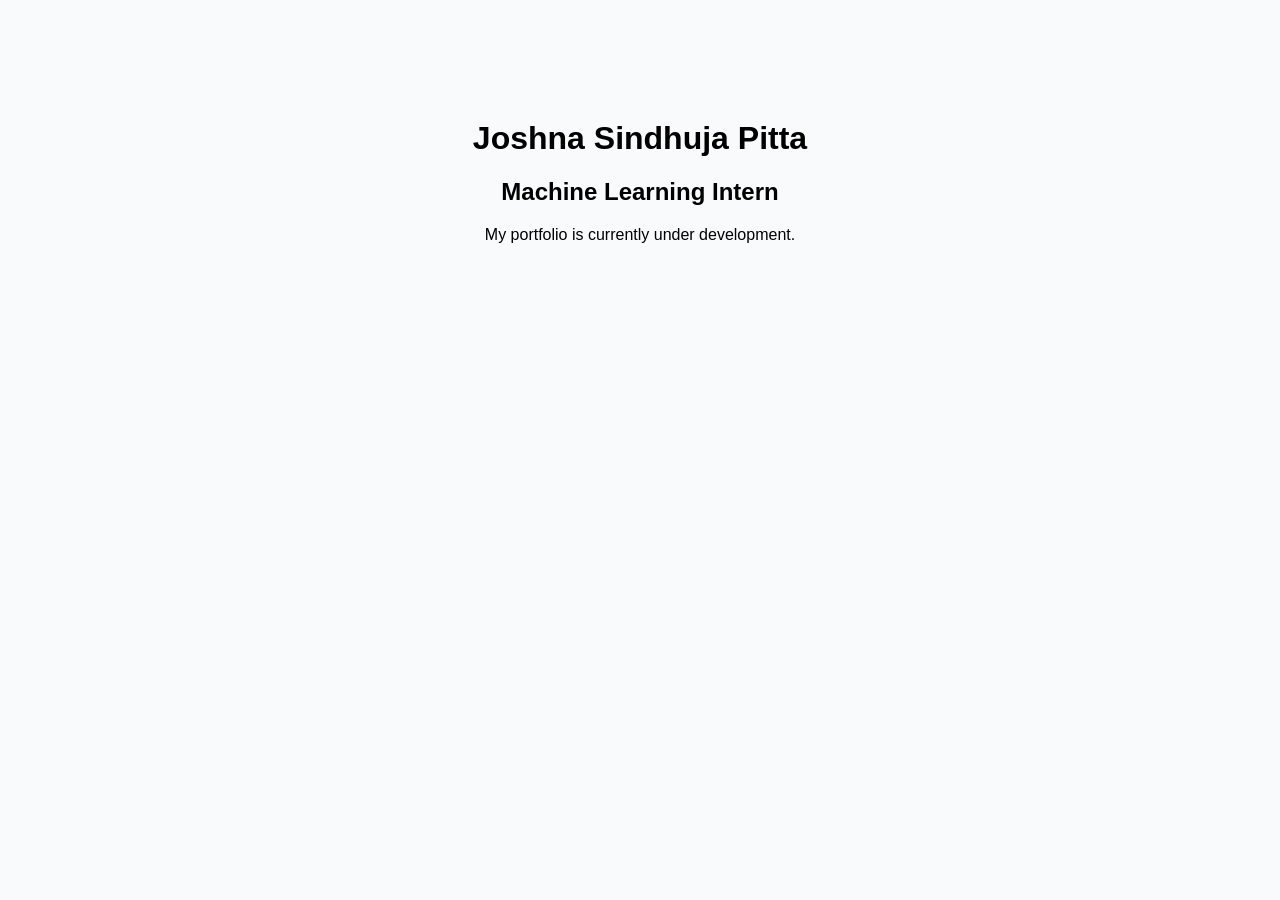
==== index.html @ 69c1da1a "Create index.html" ====
<!DOCTYPE html>
<html>
<head>
    <title>Joshna Sindhuja Pitta</title>
</head>
<body style="font-family: Arial, sans-serif; text-align:center; margin-top:120px; background:#F9FAFB;">
    <h1>Joshna Sindhuja Pitta</h1>
    <h2>Machine Learning Intern</h2>
    <p>My portfolio is currently under development.</p>
</body>
</html>
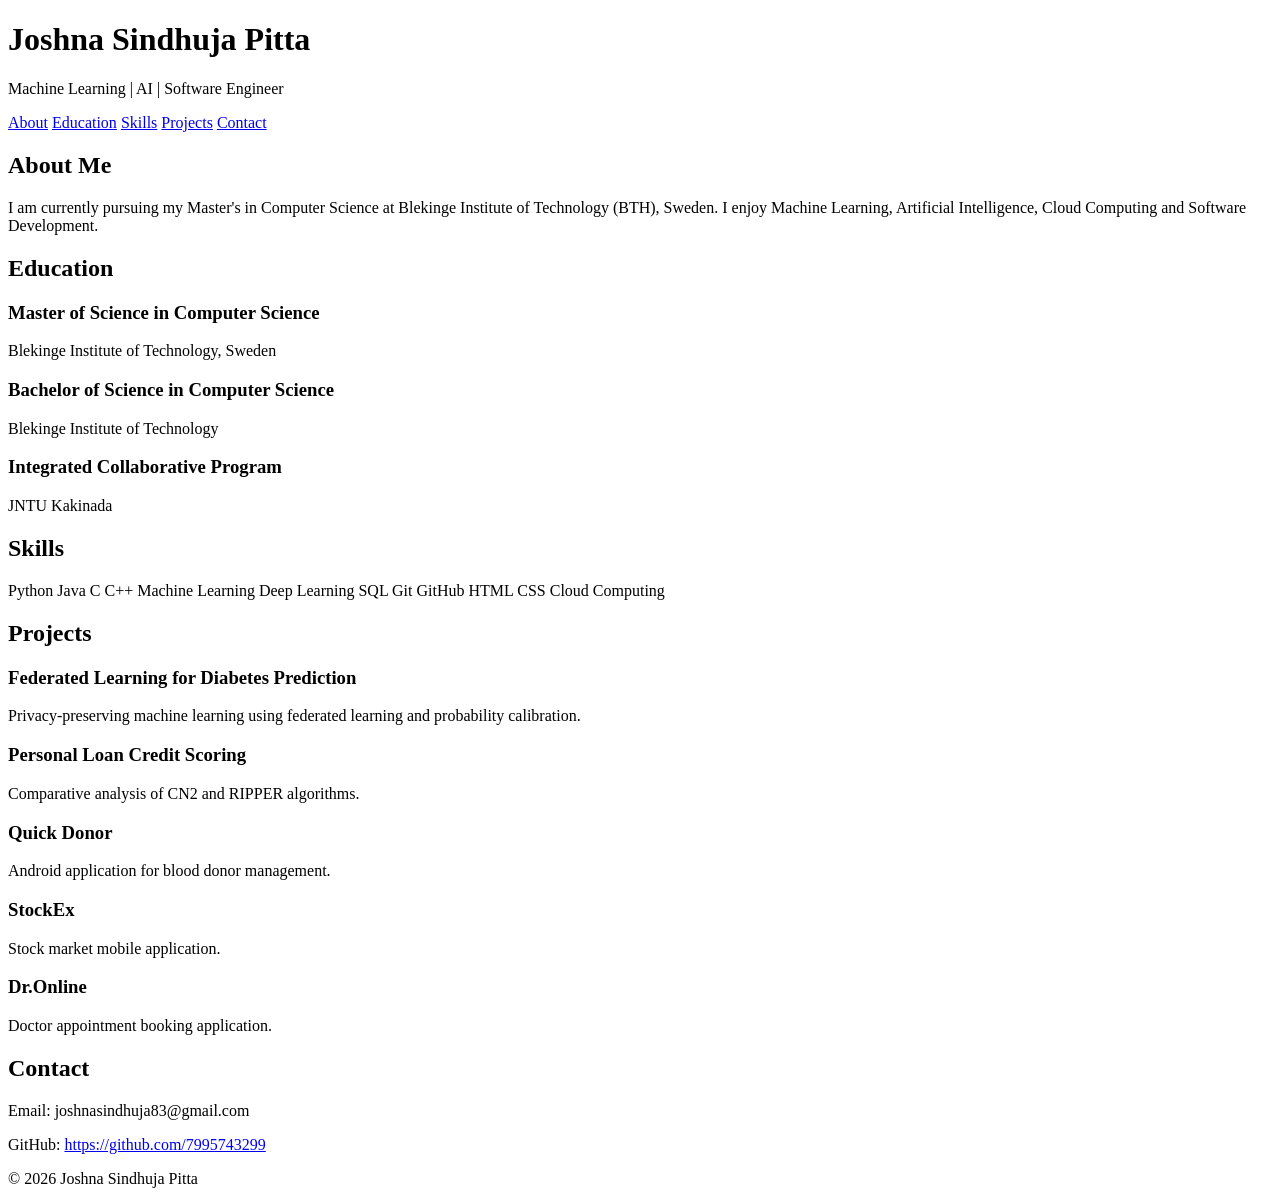
==== commit 10974e90: "Revise index.html for portfolio layout and content Updated the HTML structure and content for the po" ====
--- a/index.html
+++ b/index.html
@@ -1,11 +1,130 @@
 <!DOCTYPE html>
-<html>
+<html lang="en">
 <head>
-    <title>Joshna Sindhuja Pitta</title>
+<meta charset="UTF-8">
+<meta name="viewport" content="width=device-width, initial-scale=1.0">
+<title>Joshna Sindhuja Pitta | Portfolio</title>
+<link rel="stylesheet" href="style.css">
 </head>
-<body style="font-family: Arial, sans-serif; text-align:center; margin-top:120px; background:#F9FAFB;">
+
+<body>
+
+<header>
     <h1>Joshna Sindhuja Pitta</h1>
-    <h2>Machine Learning Intern</h2>
-    <p>My portfolio is currently under development.</p>
+    <p>Machine Learning | AI | Software Engineer</p>
+
+    <nav>
+        <a href="#about">About</a>
+        <a href="#education">Education</a>
+        <a href="#skills">Skills</a>
+        <a href="#projects">Projects</a>
+        <a href="#contact">Contact</a>
+    </nav>
+</header>
+
+<section id="about">
+    <h2>About Me</h2>
+    <p>
+        I am currently pursuing my Master's in Computer Science at
+        Blekinge Institute of Technology (BTH), Sweden.
+        I enjoy Machine Learning, Artificial Intelligence,
+        Cloud Computing and Software Development.
+    </p>
+</section>
+
+<section id="education">
+    <h2>Education</h2>
+
+    <div class="card">
+        <h3>Master of Science in Computer Science</h3>
+        <p>Blekinge Institute of Technology, Sweden</p>
+    </div>
+
+    <div class="card">
+        <h3>Bachelor of Science in Computer Science</h3>
+        <p>Blekinge Institute of Technology</p>
+    </div>
+
+    <div class="card">
+        <h3>Integrated Collaborative Program</h3>
+        <p>JNTU Kakinada</p>
+    </div>
+
+</section>
+
+<section id="skills">
+<h2>Skills</h2>
+
+<div class="skills">
+
+<span>Python</span>
+<span>Java</span>
+<span>C</span>
+<span>C++</span>
+<span>Machine Learning</span>
+<span>Deep Learning</span>
+<span>SQL</span>
+<span>Git</span>
+<span>GitHub</span>
+<span>HTML</span>
+<span>CSS</span>
+<span>Cloud Computing</span>
+
+</div>
+
+</section>
+
+<section id="projects">
+
+<h2>Projects</h2>
+
+<div class="card">
+<h3>Federated Learning for Diabetes Prediction</h3>
+<p>Privacy-preserving machine learning using federated learning and probability calibration.</p>
+</div>
+
+<div class="card">
+<h3>Personal Loan Credit Scoring</h3>
+<p>Comparative analysis of CN2 and RIPPER algorithms.</p>
+</div>
+
+<div class="card">
+<h3>Quick Donor</h3>
+<p>Android application for blood donor management.</p>
+</div>
+
+<div class="card">
+<h3>StockEx</h3>
+<p>Stock market mobile application.</p>
+</div>
+
+<div class="card">
+<h3>Dr.Online</h3>
+<p>Doctor appointment booking application.</p>
+</div>
+
+</section>
+
+<section id="contact">
+
+<h2>Contact</h2>
+
+<p>Email: joshnasindhuja83@gmail.com</p>
+
+<p>GitHub:
+<a href="https://github.com/7995743299">
+https://github.com/7995743299
+</a>
+</p>
+
+</section>
+
+<footer>
+
+<p>© 2026 Joshna Sindhuja Pitta</p>
+
+</footer>
+
 </body>
+
 </html>
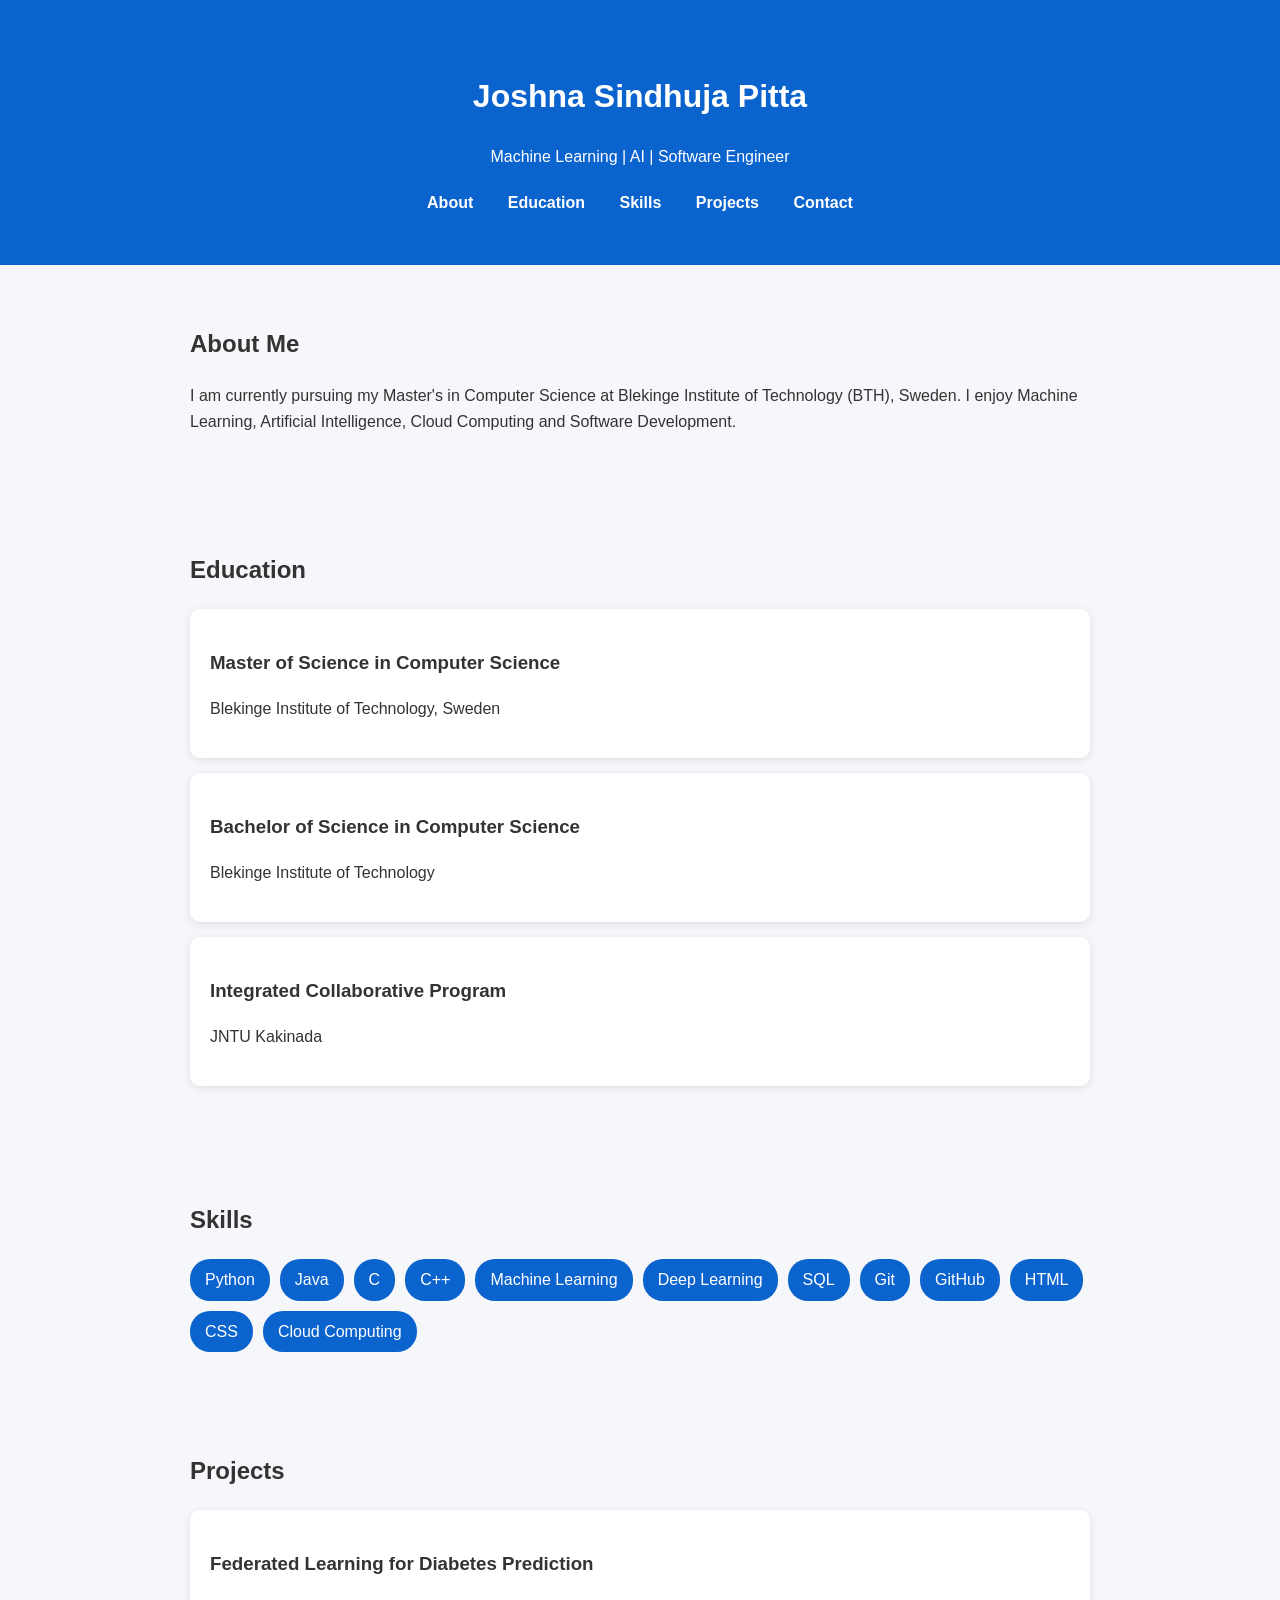
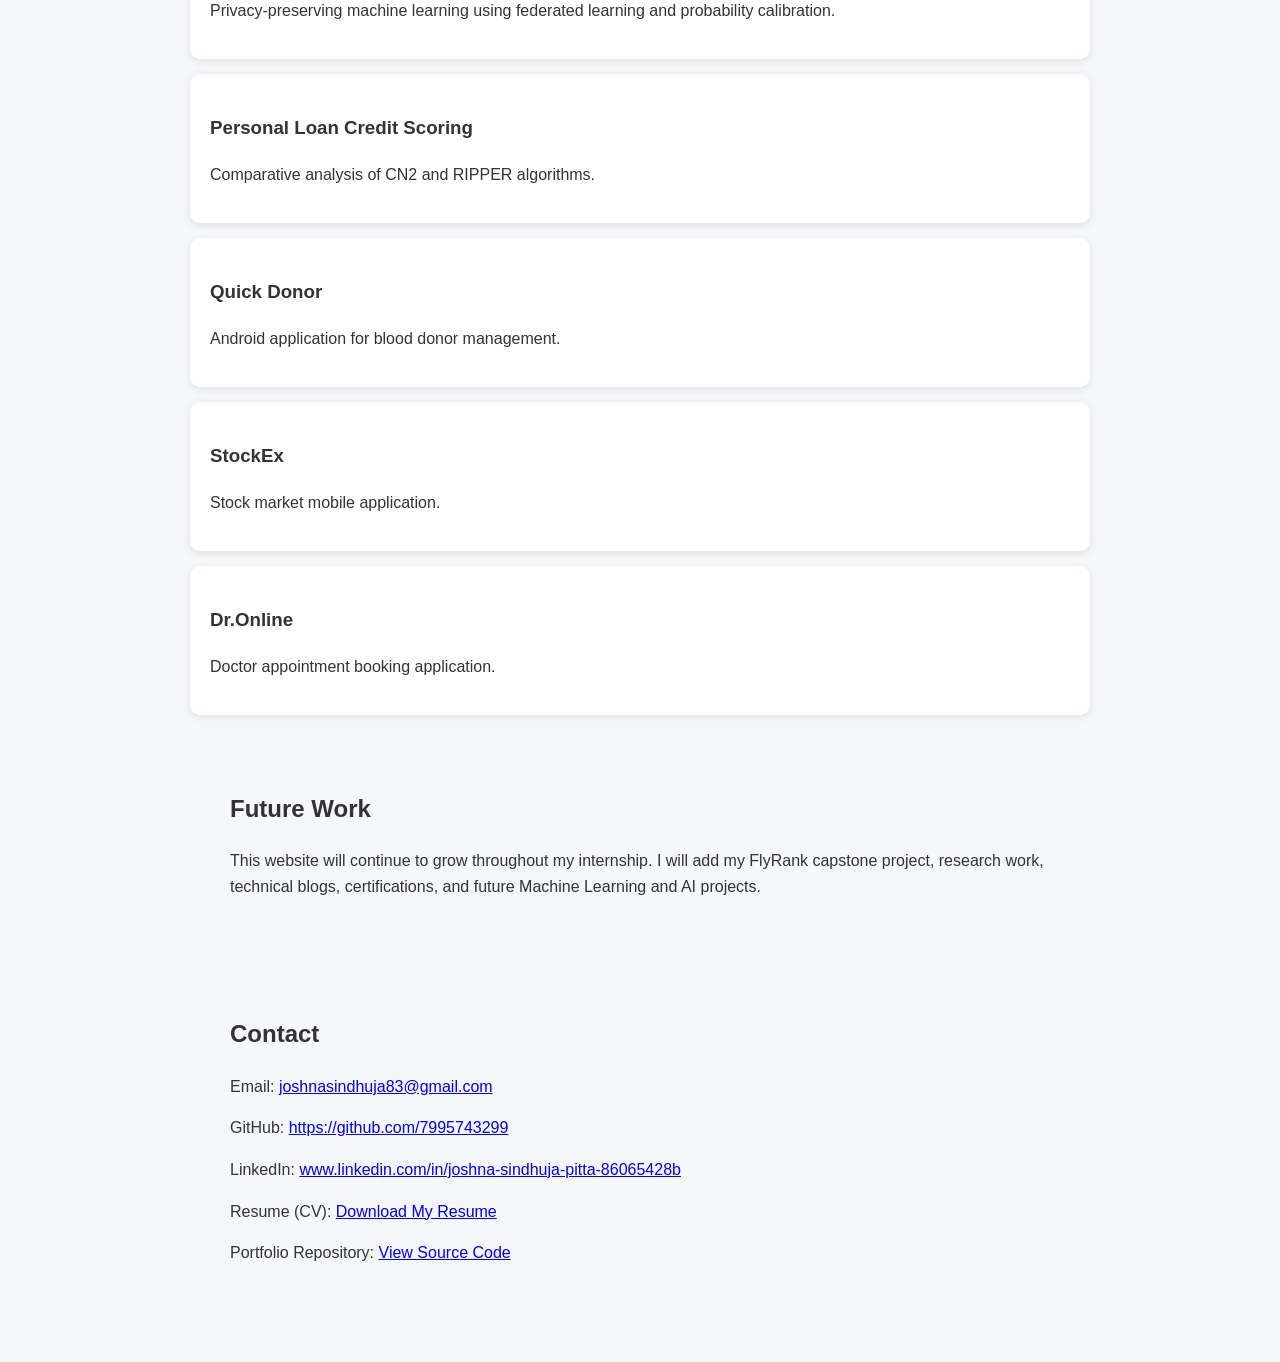
==== commit 4226ae75: "Enhance index.html with future work and contact details Added future work section and updated contac" ====
--- a/index.html
+++ b/index.html
@@ -102,29 +102,48 @@
 <h3>Dr.Online</h3>
 <p>Doctor appointment booking application.</p>
 </div>
+    <section id="future">
+    <h2>Future Work</h2>
+
+    <p>
+        This website will continue to grow throughout my internship. I will add my
+        FlyRank capstone project, research work, technical blogs, certifications,
+        and future Machine Learning and AI projects.
+    </p>
 
 </section>
 
 <section id="contact">
+    <h2>Contact</h2>
 
-<h2>Contact</h2>
+    <p>Email:
+        <a href="mailto:joshnasindhuja83@gmail.com">
+            joshnasindhuja83@gmail.com
+        </a>
+    </p>
 
-<p>Email: joshnasindhuja83@gmail.com</p>
+    <p>GitHub:
+        <a href="https://github.com/7995743299" target="_blank">
+            https://github.com/7995743299
+        </a>
+    </p>
 
-<p>GitHub:
-<a href="https://github.com/7995743299">
-https://github.com/7995743299
-</a>
-</p>
+    <p>LinkedIn:
+        <a href="https://www.linkedin.com/in/joshna-sindhuja-pitta-86065428b/" target="_blank">
+            www.linkedin.com/in/joshna-sindhuja-pitta-86065428b
+        </a>
+    </p>
+
+    <p>Resume (CV):
+        <a href="https://drive.google.com/file/d/1eWqRgmk7t8YGKOCNQNlxSv0wfFymWAc9/view?usp=sharing" target="_blank">
+            Download My Resume
+        </a>
+    </p>
+
+    <p>Portfolio Repository:
+        <a href="https://github.com/7995743299/flyrank-ml-internship" target="_blank">
+            View Source Code
+        </a>
+    </p>
 
 </section>
-
-<footer>
-
-<p>© 2026 Joshna Sindhuja Pitta</p>
-
-</footer>
-
-</body>
-
-</html>
--- a/style.css
+++ b/style.css
@@ -0,0 +1,60 @@
+body{
+font-family:Arial,Helvetica,sans-serif;
+margin:0;
+background:#f5f7fa;
+color:#333;
+line-height:1.6;
+}
+
+header{
+background:#0b63ce;
+color:white;
+text-align:center;
+padding:50px 20px;
+}
+
+nav{
+margin-top:20px;
+}
+
+nav a{
+color:white;
+text-decoration:none;
+margin:0 15px;
+font-weight:bold;
+}
+
+section{
+padding:40px;
+max-width:900px;
+margin:auto;
+}
+
+.card{
+background:white;
+padding:20px;
+margin:15px 0;
+border-radius:10px;
+box-shadow:0 2px 8px rgba(0,0,0,0.1);
+}
+
+.skills{
+display:flex;
+flex-wrap:wrap;
+gap:10px;
+}
+
+.skills span{
+background:#0b63ce;
+color:white;
+padding:8px 15px;
+border-radius:20px;
+}
+
+footer{
+background:#222;
+color:white;
+text-align:center;
+padding:20px;
+margin-top:40px;
+}
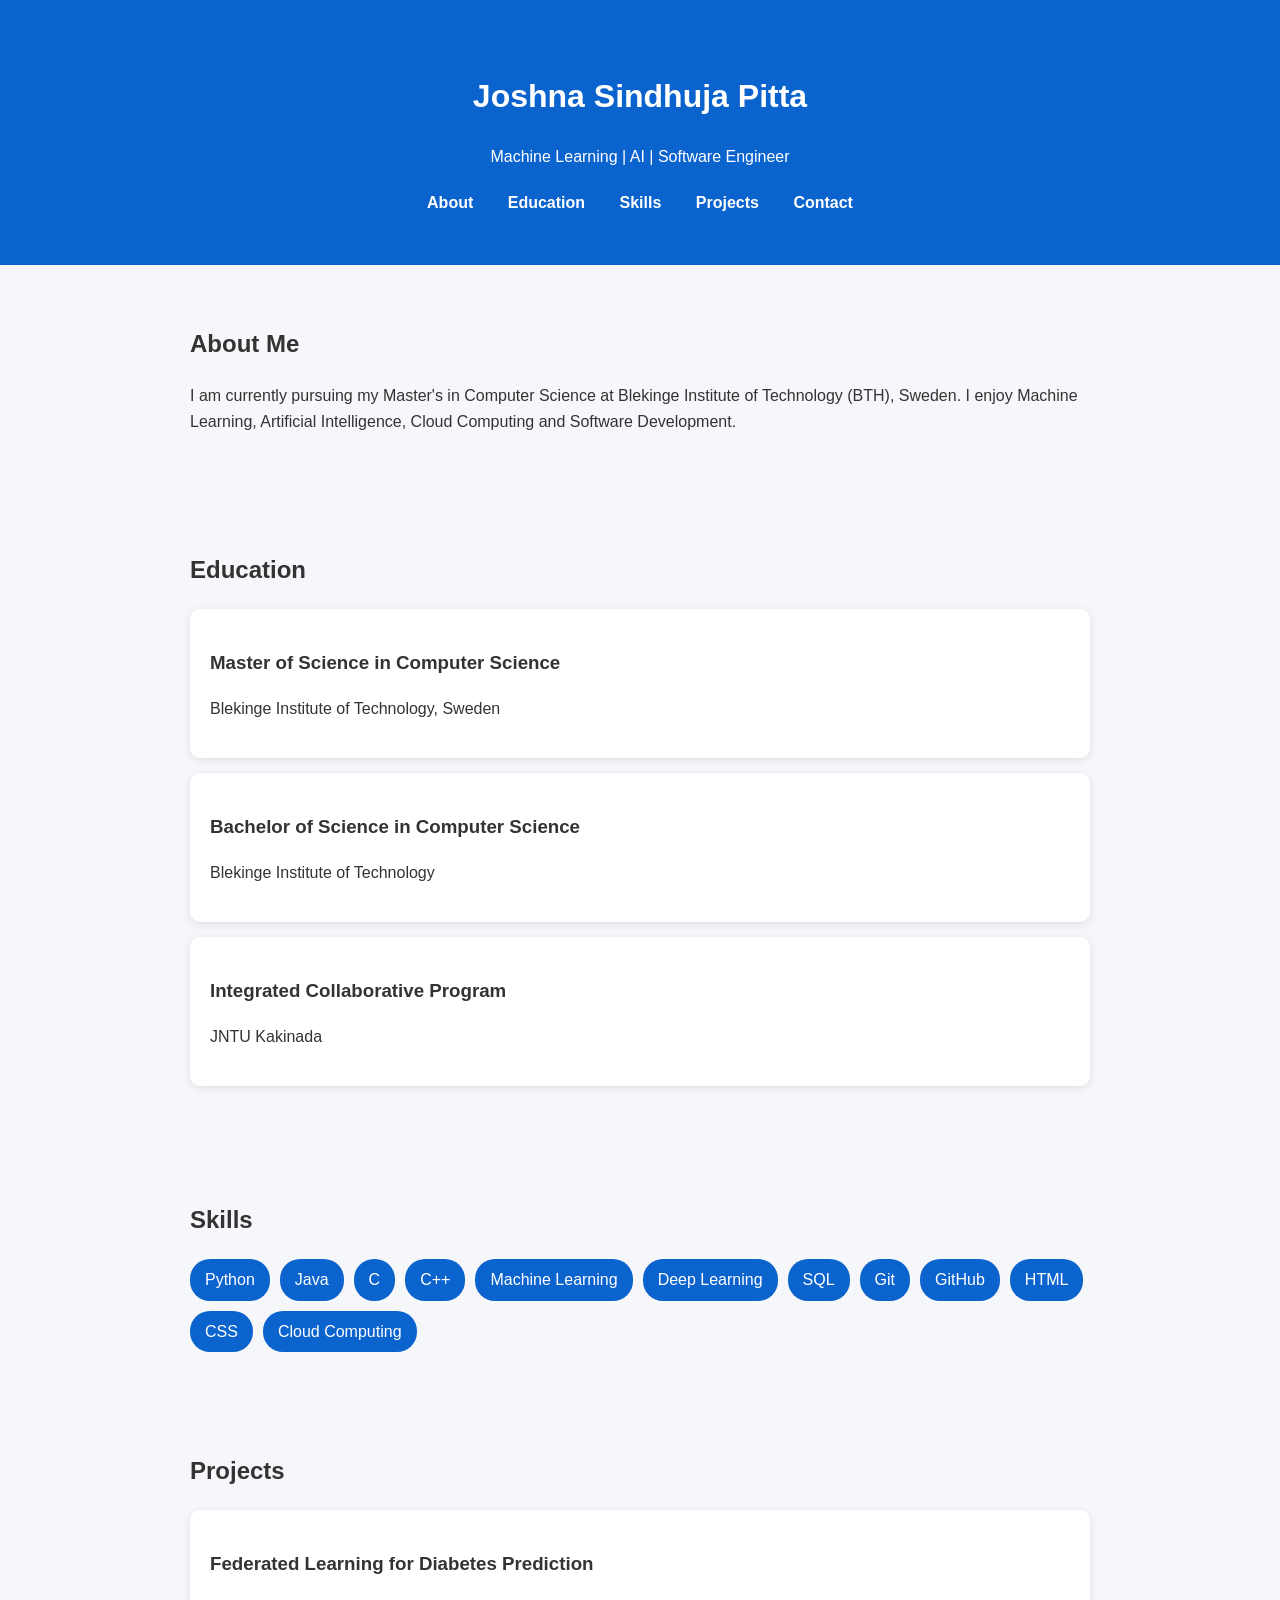
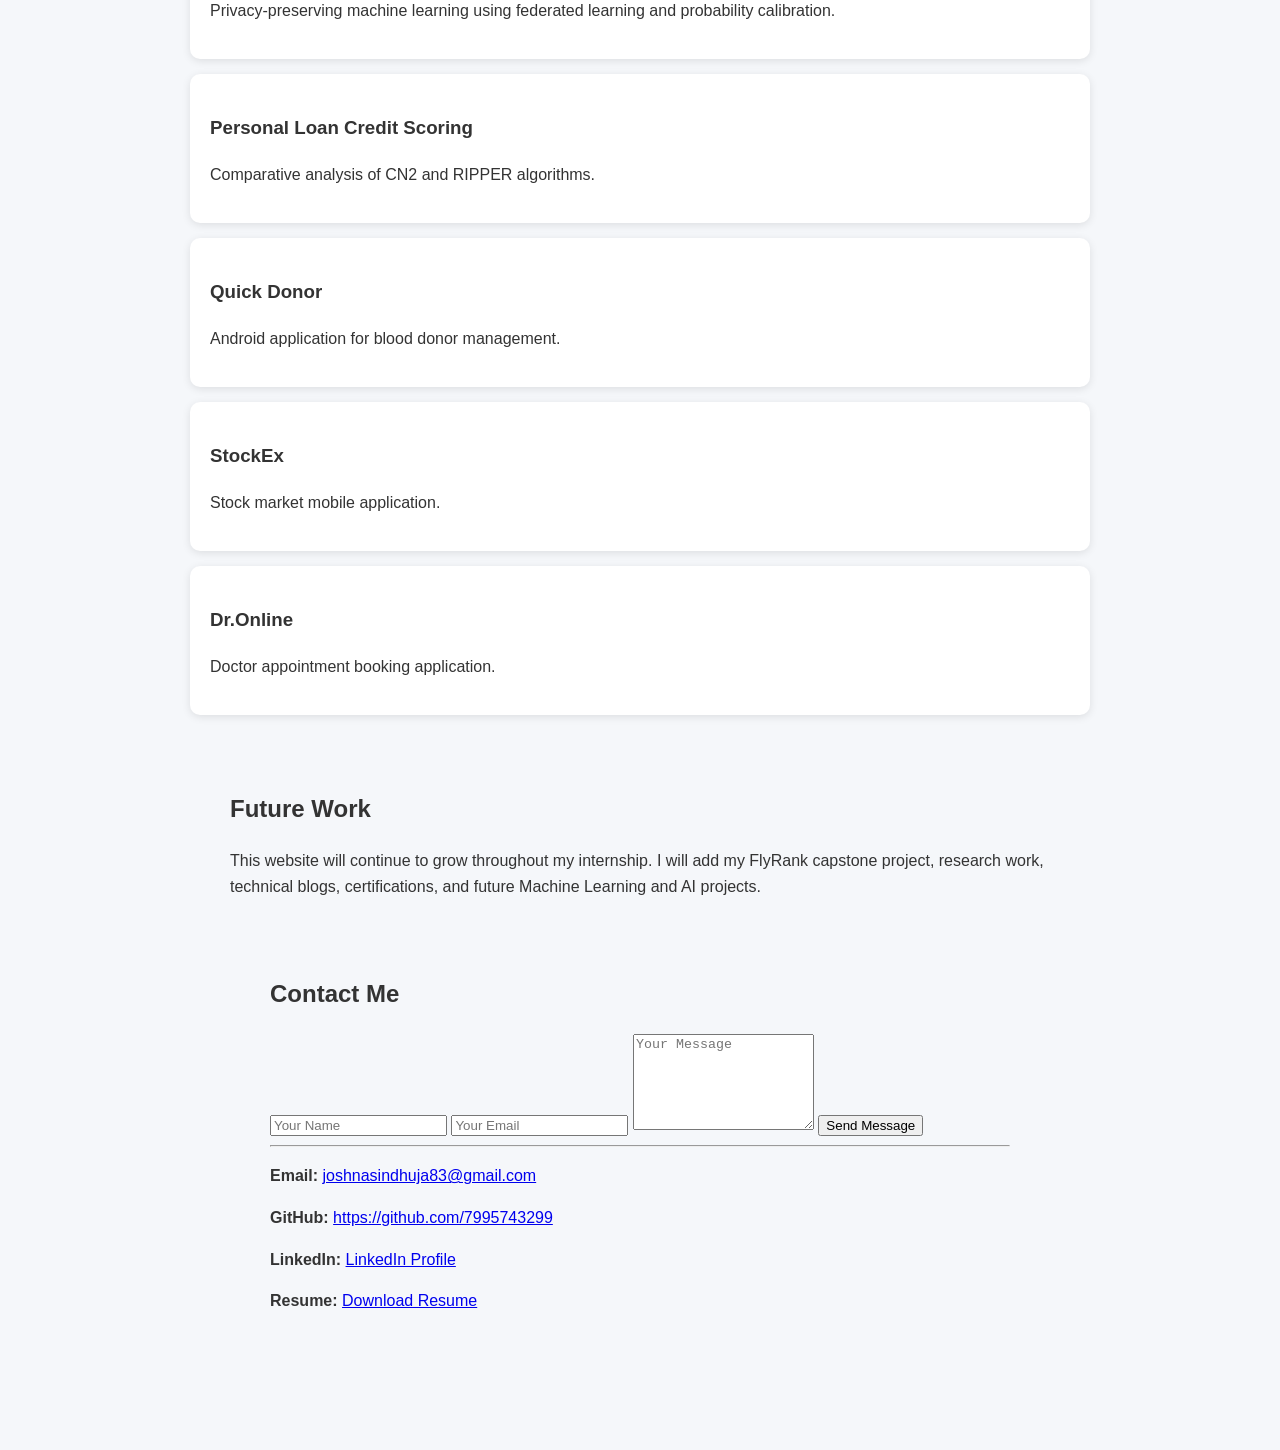
==== commit c4f48846: "Update contact section in index.html" ====
--- a/index.html
+++ b/index.html
@@ -111,38 +111,66 @@
         and future Machine Learning and AI projects.
     </p>
 
-</section>
+<section id="contact">
+    <h2>Contact Me</h2>
 
-<section id="contact">
-    <h2>Contact</h2>
+    <form action="https://api.web3forms.com/submit" method="POST">
 
-    <p>Email:
+        <input type="hidden"
+               name="access_key"
+               value="5b245610-29e3-4a67-ac74-37060e2950b4">
+
+        <input
+            type="text"
+            name="name"
+            placeholder="Your Name"
+            required>
+
+        <input
+            type="email"
+            name="email"
+            placeholder="Your Email"
+            required>
+
+        <textarea
+            name="message"
+            rows="6"
+            placeholder="Your Message"
+            required></textarea>
+
+        <button type="submit">
+            Send Message
+        </button>
+
+    </form>
+
+    <hr>
+
+    <p>
+        <strong>Email:</strong>
         <a href="mailto:joshnasindhuja83@gmail.com">
             joshnasindhuja83@gmail.com
         </a>
     </p>
 
-    <p>GitHub:
+    <p>
+        <strong>GitHub:</strong>
         <a href="https://github.com/7995743299" target="_blank">
             https://github.com/7995743299
         </a>
     </p>
 
-    <p>LinkedIn:
+    <p>
+        <strong>LinkedIn:</strong>
         <a href="https://www.linkedin.com/in/joshna-sindhuja-pitta-86065428b/" target="_blank">
-            www.linkedin.com/in/joshna-sindhuja-pitta-86065428b
+            LinkedIn Profile
         </a>
     </p>
 
-    <p>Resume (CV):
+    <p>
+        <strong>Resume:</strong>
         <a href="https://drive.google.com/file/d/1eWqRgmk7t8YGKOCNQNlxSv0wfFymWAc9/view?usp=sharing" target="_blank">
-            Download My Resume
-        </a>
-    </p>
-
-    <p>Portfolio Repository:
-        <a href="https://github.com/7995743299/flyrank-ml-internship" target="_blank">
-            View Source Code
+            Download Resume
         </a>
     </p>
 
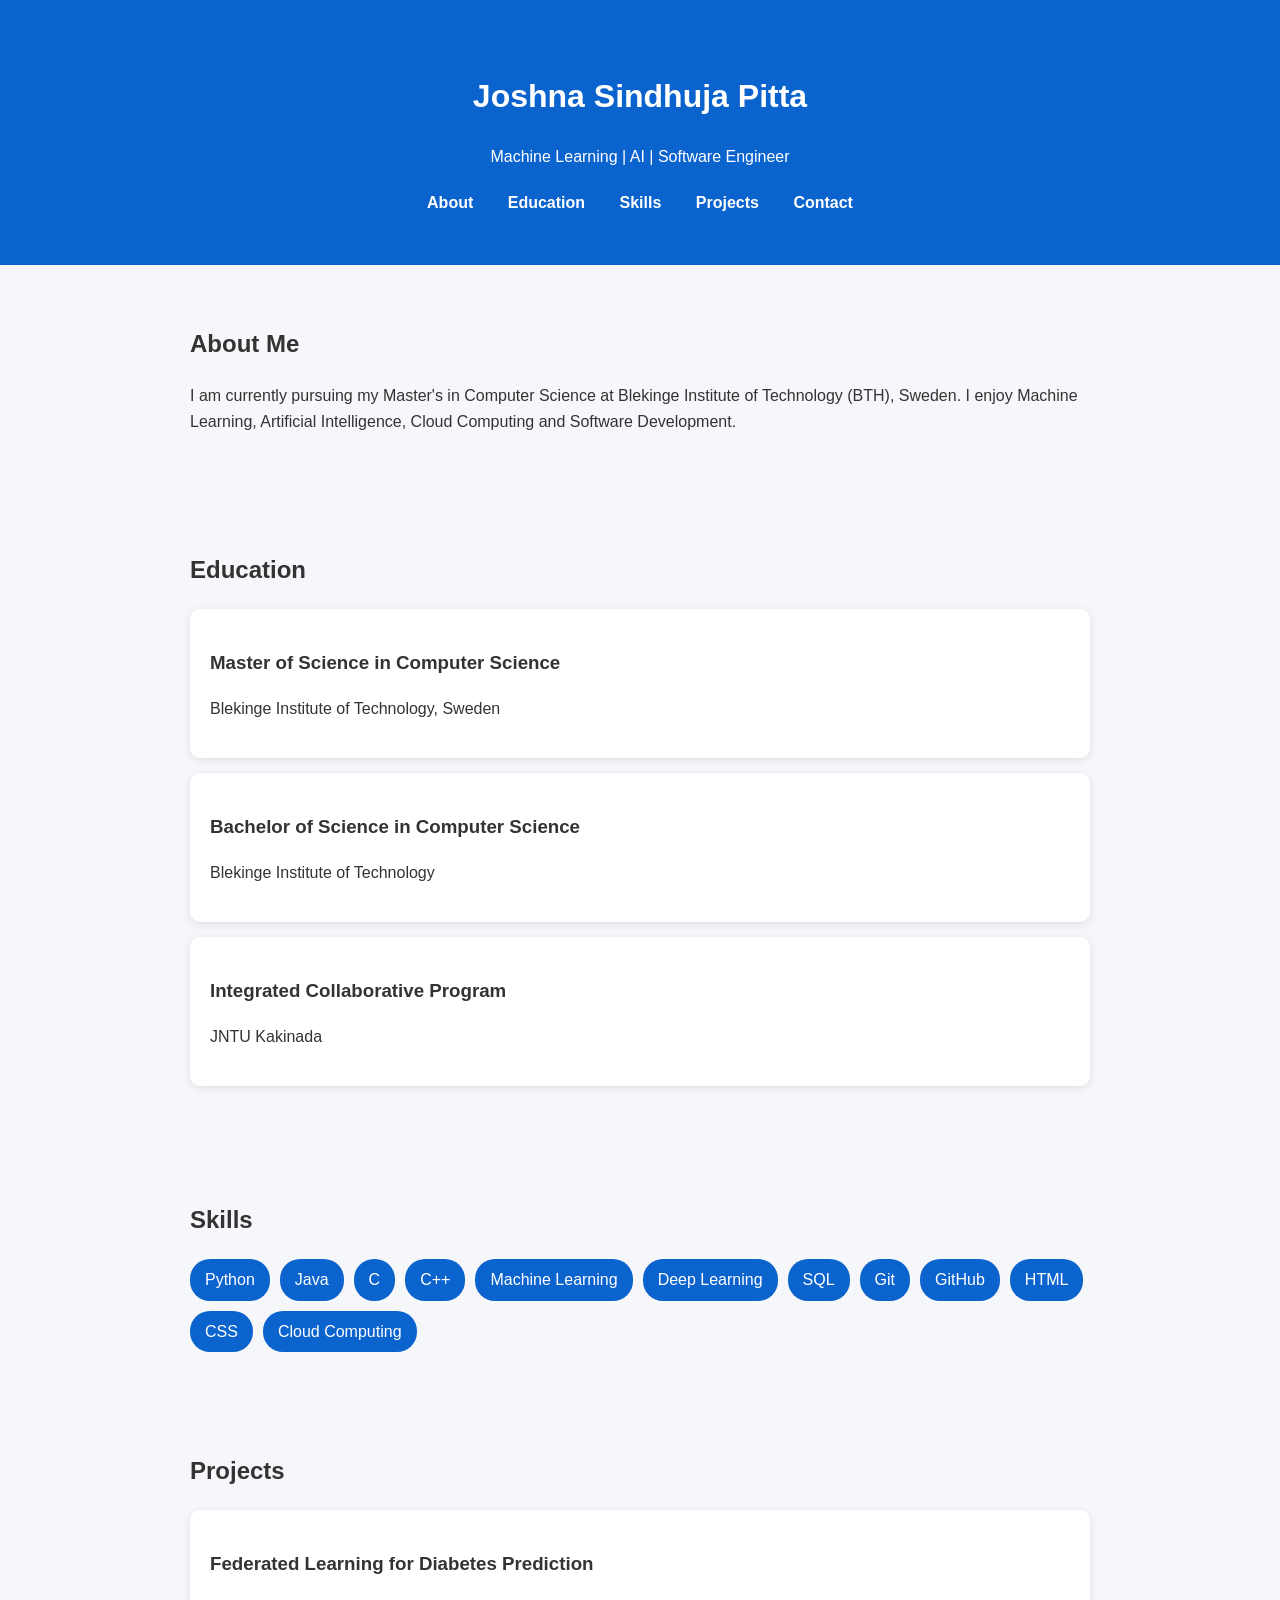
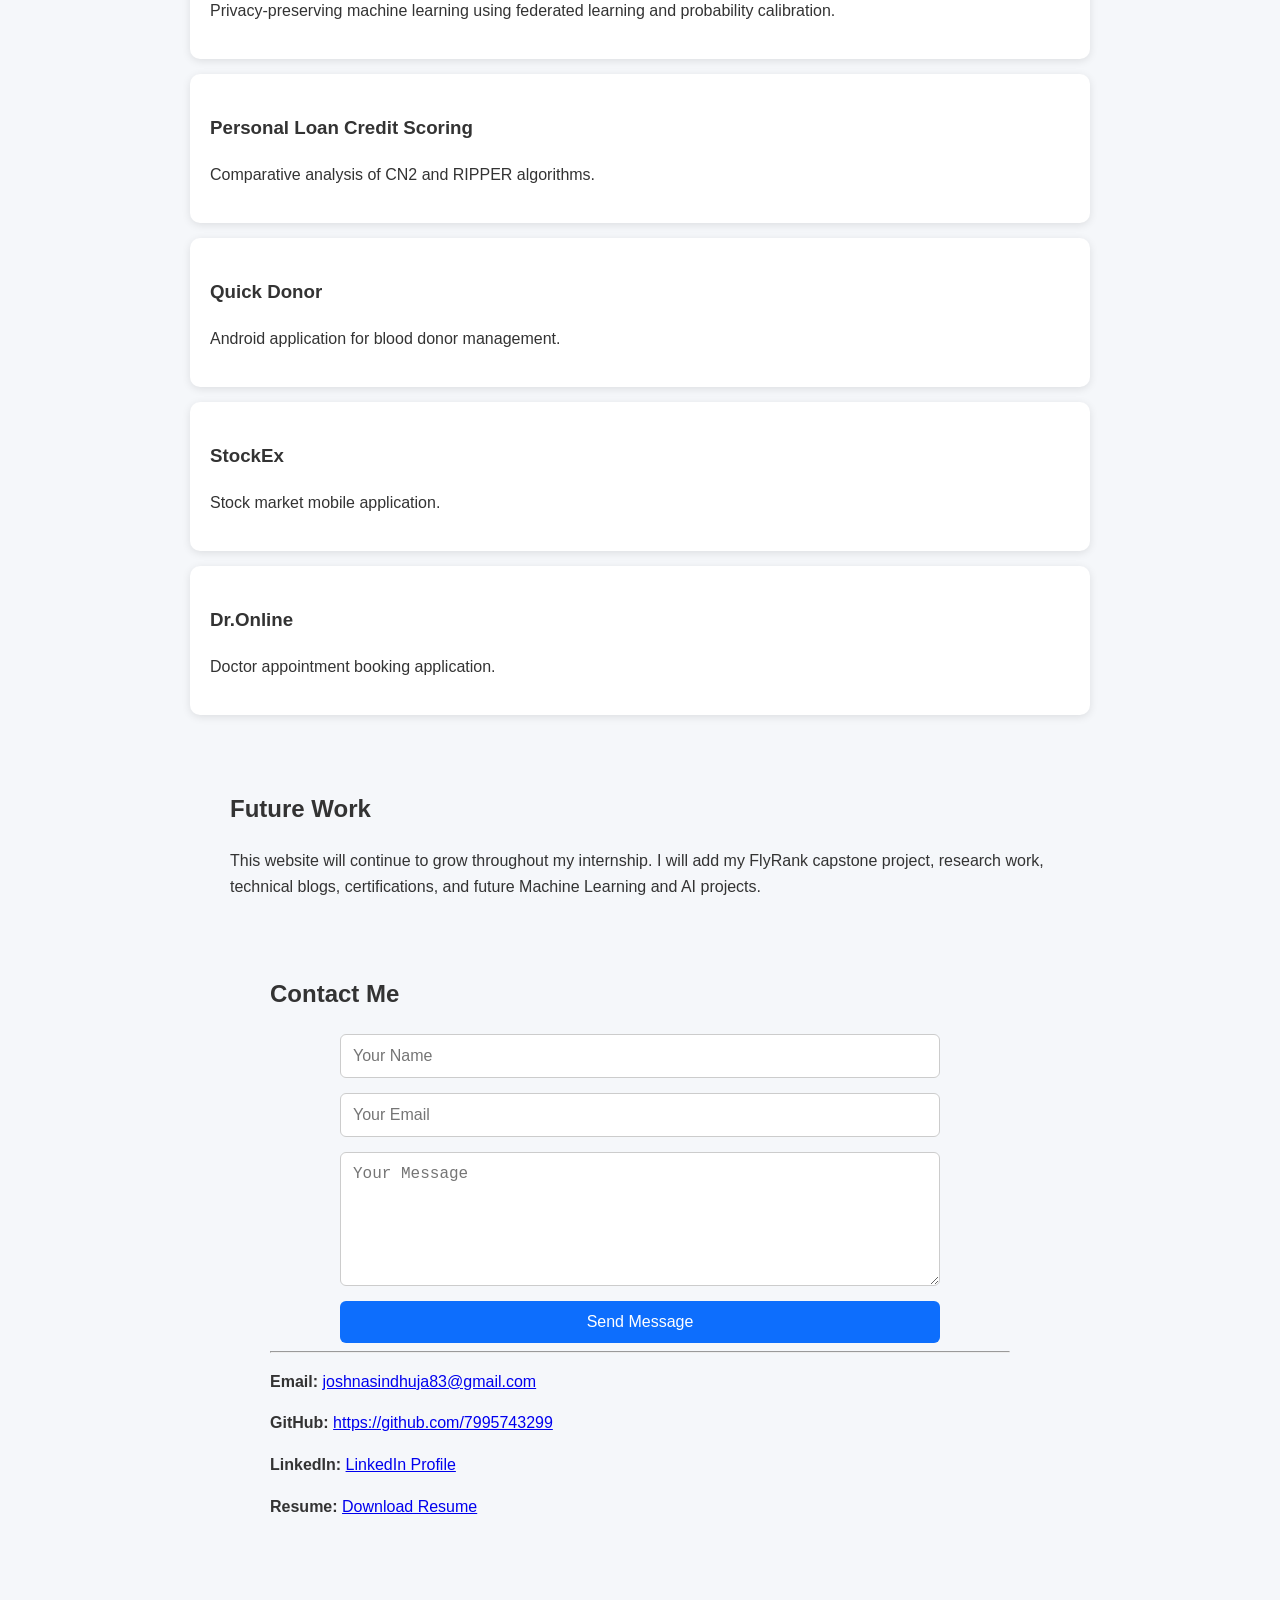
==== commit 50452aae: "Add text input for user name in index.html Replaced hidden input with a visible text input for name." ====
--- a/index.html
+++ b/index.html
@@ -119,13 +119,12 @@
         <input type="hidden"
                name="access_key"
                value="5b245610-29e3-4a67-ac74-37060e2950b4">
-
-        <input
-            type="text"
-            name="name"
-            placeholder="Your Name"
-            required>
-
+<input
+    type="text"
+    name="name"
+    placeholder="Your Name"
+    required>
+        
         <input
             type="email"
             name="email"
--- a/style.css
+++ b/style.css
@@ -58,3 +58,32 @@
 padding:20px;
 margin-top:40px;
 }
+form{
+    display:flex;
+    flex-direction:column;
+    gap:15px;
+    max-width:600px;
+    margin:auto;
+}
+
+form input,
+form textarea{
+    padding:12px;
+    border:1px solid #ccc;
+    border-radius:6px;
+    font-size:16px;
+}
+
+form button{
+    padding:12px;
+    background:#0d6efd;
+    color:white;
+    border:none;
+    border-radius:6px;
+    font-size:16px;
+    cursor:pointer;
+}
+
+form button:hover{
+    background:#0b5ed7;
+}
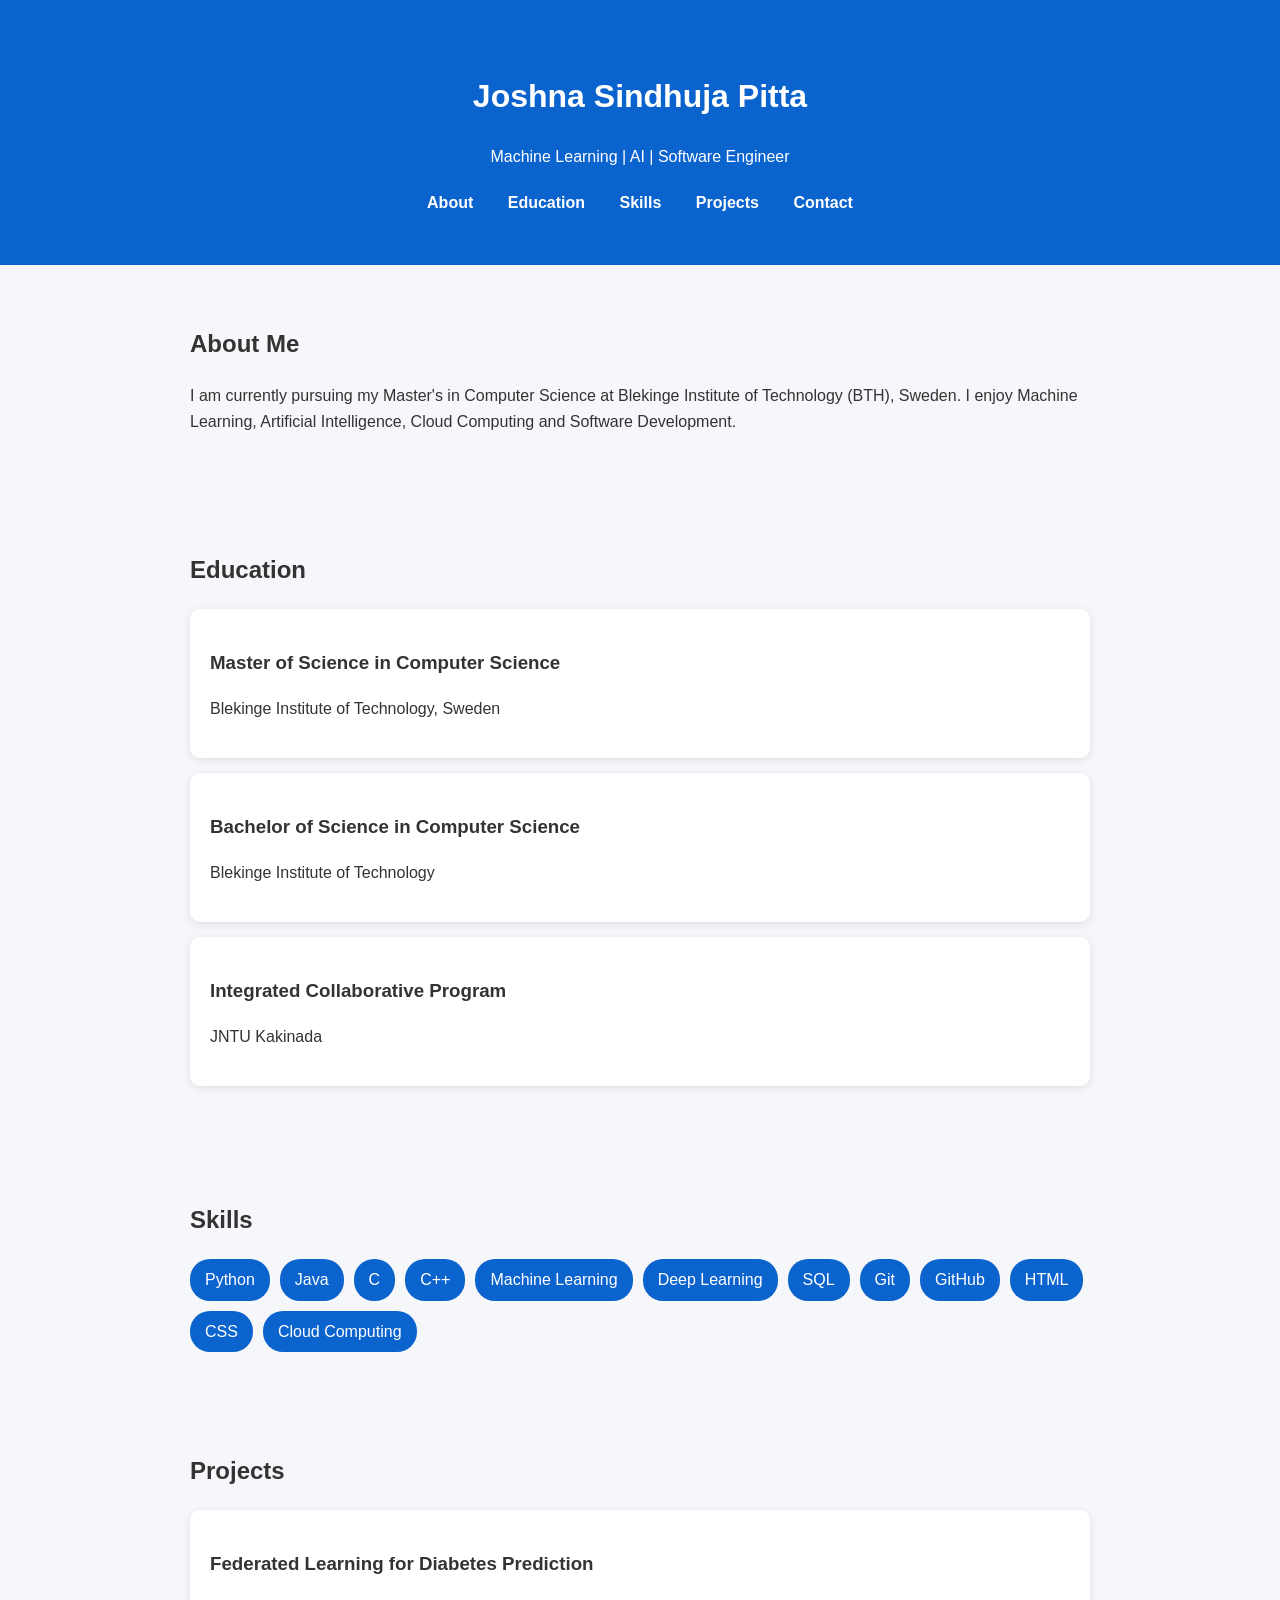
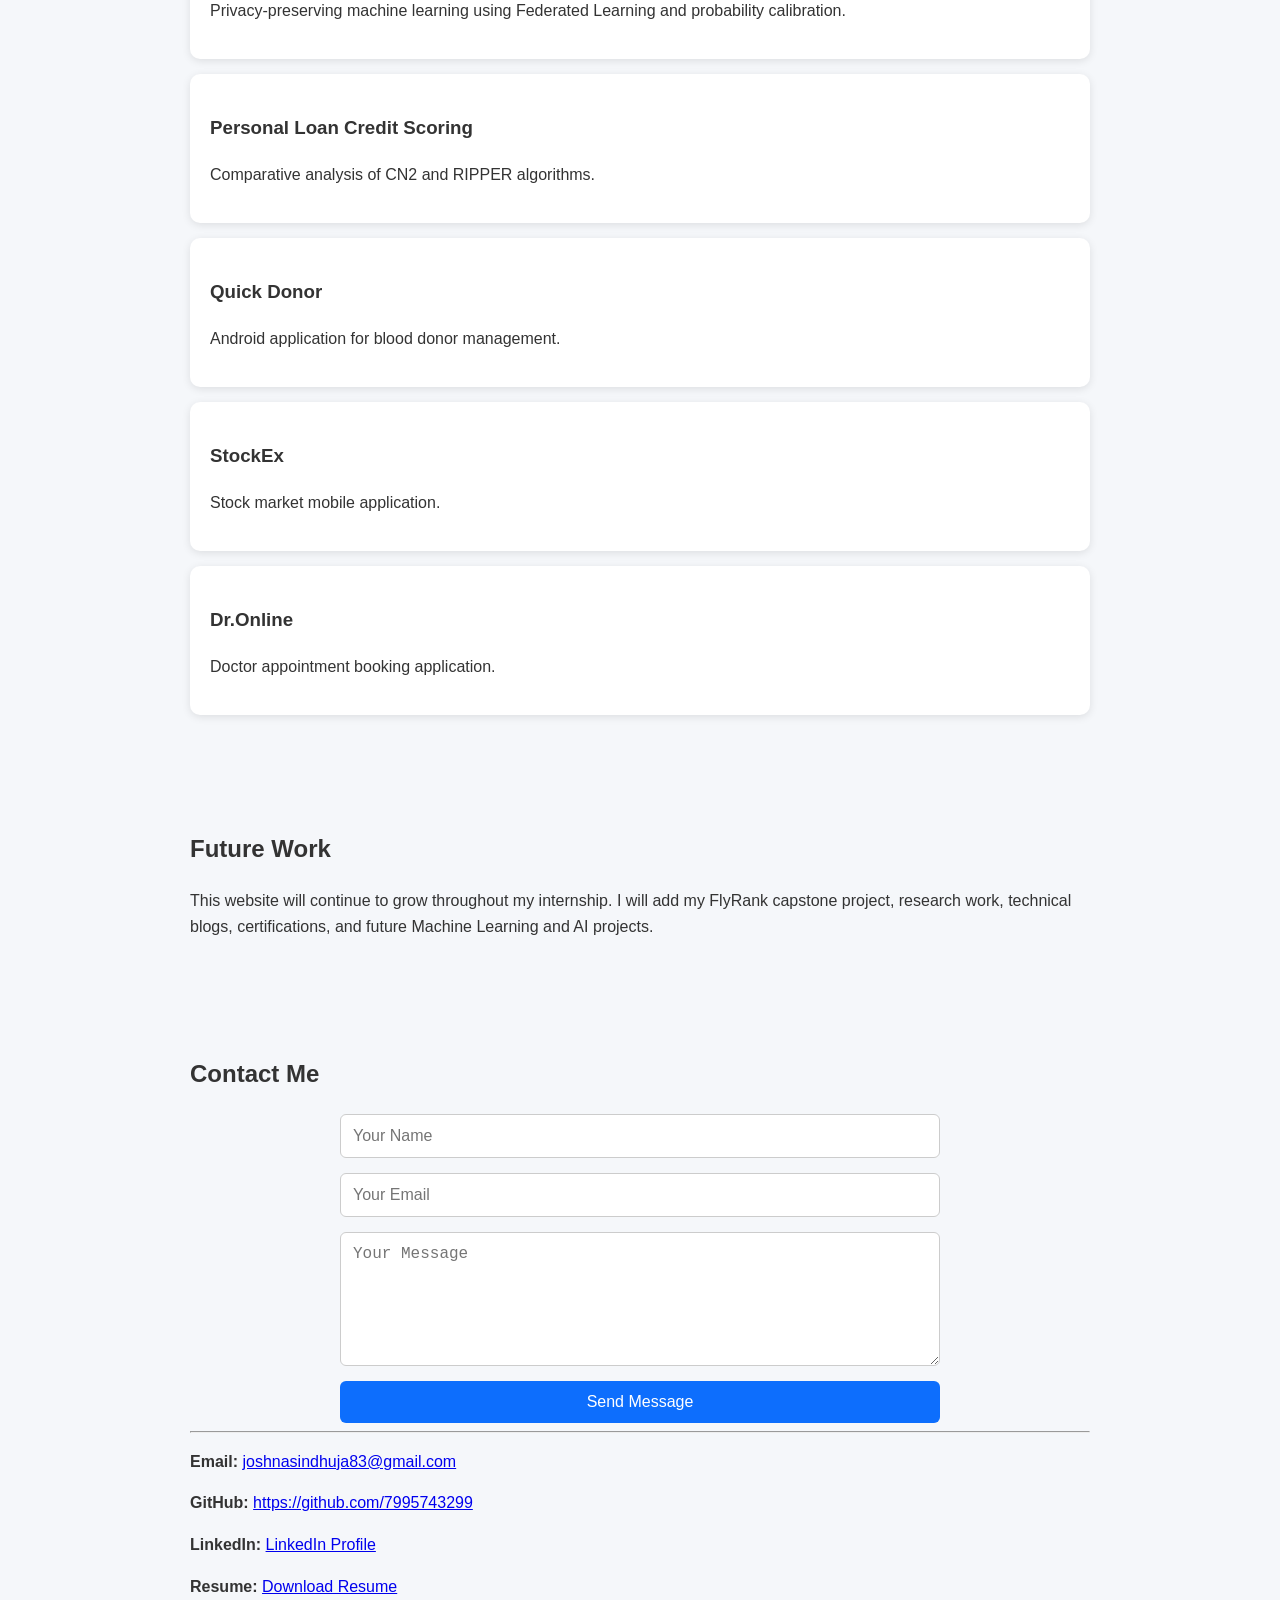
==== commit 3e85aa15: "Add SEO metadata and improve HTML structure Added meta tags for SEO and improved project description" ====
--- a/index.html
+++ b/index.html
@@ -1,10 +1,27 @@
 <!DOCTYPE html>
 <html lang="en">
+
 <head>
-<meta charset="UTF-8">
-<meta name="viewport" content="width=device-width, initial-scale=1.0">
-<title>Joshna Sindhuja Pitta | Portfolio</title>
-<link rel="stylesheet" href="style.css">
+    <meta charset="UTF-8">
+    <meta name="viewport" content="width=device-width, initial-scale=1.0">
+
+    <title>Joshna Sindhuja Pitta | Portfolio</title>
+
+    <meta name="description"
+        content="Portfolio of Joshna Sindhuja Pitta showcasing Machine Learning, Artificial Intelligence, Software Development, research projects, and the FlyRank AI Fluency Internship.">
+
+    <meta name="keywords"
+        content="Joshna Sindhuja Pitta, Portfolio, Machine Learning, Artificial Intelligence, Software Engineer, Python, GitHub, FlyRank">
+
+    <meta name="author" content="Joshna Sindhuja Pitta">
+
+    <meta property="og:title" content="Joshna Sindhuja Pitta | Portfolio">
+    <meta property="og:description"
+        content="Machine Learning, Artificial Intelligence and Software Engineering Portfolio">
+    <meta property="og:type" content="website">
+    <meta property="og:url" content="https://7995743299.github.io/flyrank-ml-internship/">
+
+    <link rel="stylesheet" href="style.css">
 </head>
 
 <body>
@@ -24,6 +41,7 @@
 
 <section id="about">
     <h2>About Me</h2>
+
     <p>
         I am currently pursuing my Master's in Computer Science at
         Blekinge Institute of Technology (BTH), Sweden.
@@ -33,6 +51,7 @@
 </section>
 
 <section id="education">
+
     <h2>Education</h2>
 
     <div class="card">
@@ -53,78 +72,87 @@
 </section>
 
 <section id="skills">
-<h2>Skills</h2>
-
-<div class="skills">
-
-<span>Python</span>
-<span>Java</span>
-<span>C</span>
-<span>C++</span>
-<span>Machine Learning</span>
-<span>Deep Learning</span>
-<span>SQL</span>
-<span>Git</span>
-<span>GitHub</span>
-<span>HTML</span>
-<span>CSS</span>
-<span>Cloud Computing</span>
-
-</div>
+
+    <h2>Skills</h2>
+
+    <div class="skills">
+        <span>Python</span>
+        <span>Java</span>
+        <span>C</span>
+        <span>C++</span>
+        <span>Machine Learning</span>
+        <span>Deep Learning</span>
+        <span>SQL</span>
+        <span>Git</span>
+        <span>GitHub</span>
+        <span>HTML</span>
+        <span>CSS</span>
+        <span>Cloud Computing</span>
+    </div>
 
 </section>
 
 <section id="projects">
 
-<h2>Projects</h2>
-
-<div class="card">
-<h3>Federated Learning for Diabetes Prediction</h3>
-<p>Privacy-preserving machine learning using federated learning and probability calibration.</p>
-</div>
-
-<div class="card">
-<h3>Personal Loan Credit Scoring</h3>
-<p>Comparative analysis of CN2 and RIPPER algorithms.</p>
-</div>
-
-<div class="card">
-<h3>Quick Donor</h3>
-<p>Android application for blood donor management.</p>
-</div>
-
-<div class="card">
-<h3>StockEx</h3>
-<p>Stock market mobile application.</p>
-</div>
-
-<div class="card">
-<h3>Dr.Online</h3>
-<p>Doctor appointment booking application.</p>
-</div>
-    <section id="future">
+    <h2>Projects</h2>
+
+    <div class="card">
+        <h3>Federated Learning for Diabetes Prediction</h3>
+        <p>Privacy-preserving machine learning using Federated Learning and probability calibration.</p>
+    </div>
+
+    <div class="card">
+        <h3>Personal Loan Credit Scoring</h3>
+        <p>Comparative analysis of CN2 and RIPPER algorithms.</p>
+    </div>
+
+    <div class="card">
+        <h3>Quick Donor</h3>
+        <p>Android application for blood donor management.</p>
+    </div>
+
+    <div class="card">
+        <h3>StockEx</h3>
+        <p>Stock market mobile application.</p>
+    </div>
+
+    <div class="card">
+        <h3>Dr.Online</h3>
+        <p>Doctor appointment booking application.</p>
+    </div>
+
+</section>
+
+<section id="future">
+
     <h2>Future Work</h2>
 
     <p>
-        This website will continue to grow throughout my internship. I will add my
-        FlyRank capstone project, research work, technical blogs, certifications,
-        and future Machine Learning and AI projects.
-    </p>
+        This website will continue to grow throughout my internship.
+        I will add my FlyRank capstone project, research work,
+        technical blogs, certifications, and future Machine Learning
+        and AI projects.
+    </p>
+
+</section>
 
 <section id="contact">
+
     <h2>Contact Me</h2>
 
     <form action="https://api.web3forms.com/submit" method="POST">
 
-        <input type="hidden"
-               name="access_key"
-               value="5b245610-29e3-4a67-ac74-37060e2950b4">
-<input
-    type="text"
-    name="name"
-    placeholder="Your Name"
-    required>
-        
+        <input
+            type="hidden"
+            name="access_key"
+            value="5b245610-29e3-4a67-ac74-37060e2950b4">
+
+        <input
+            type="text"
+            name="name"
+            placeholder="Your Name"
+            required>
+
         <input
             type="email"
             name="email"
@@ -174,3 +202,6 @@
     </p>
 
 </section>
+
+</body>
+</html>
